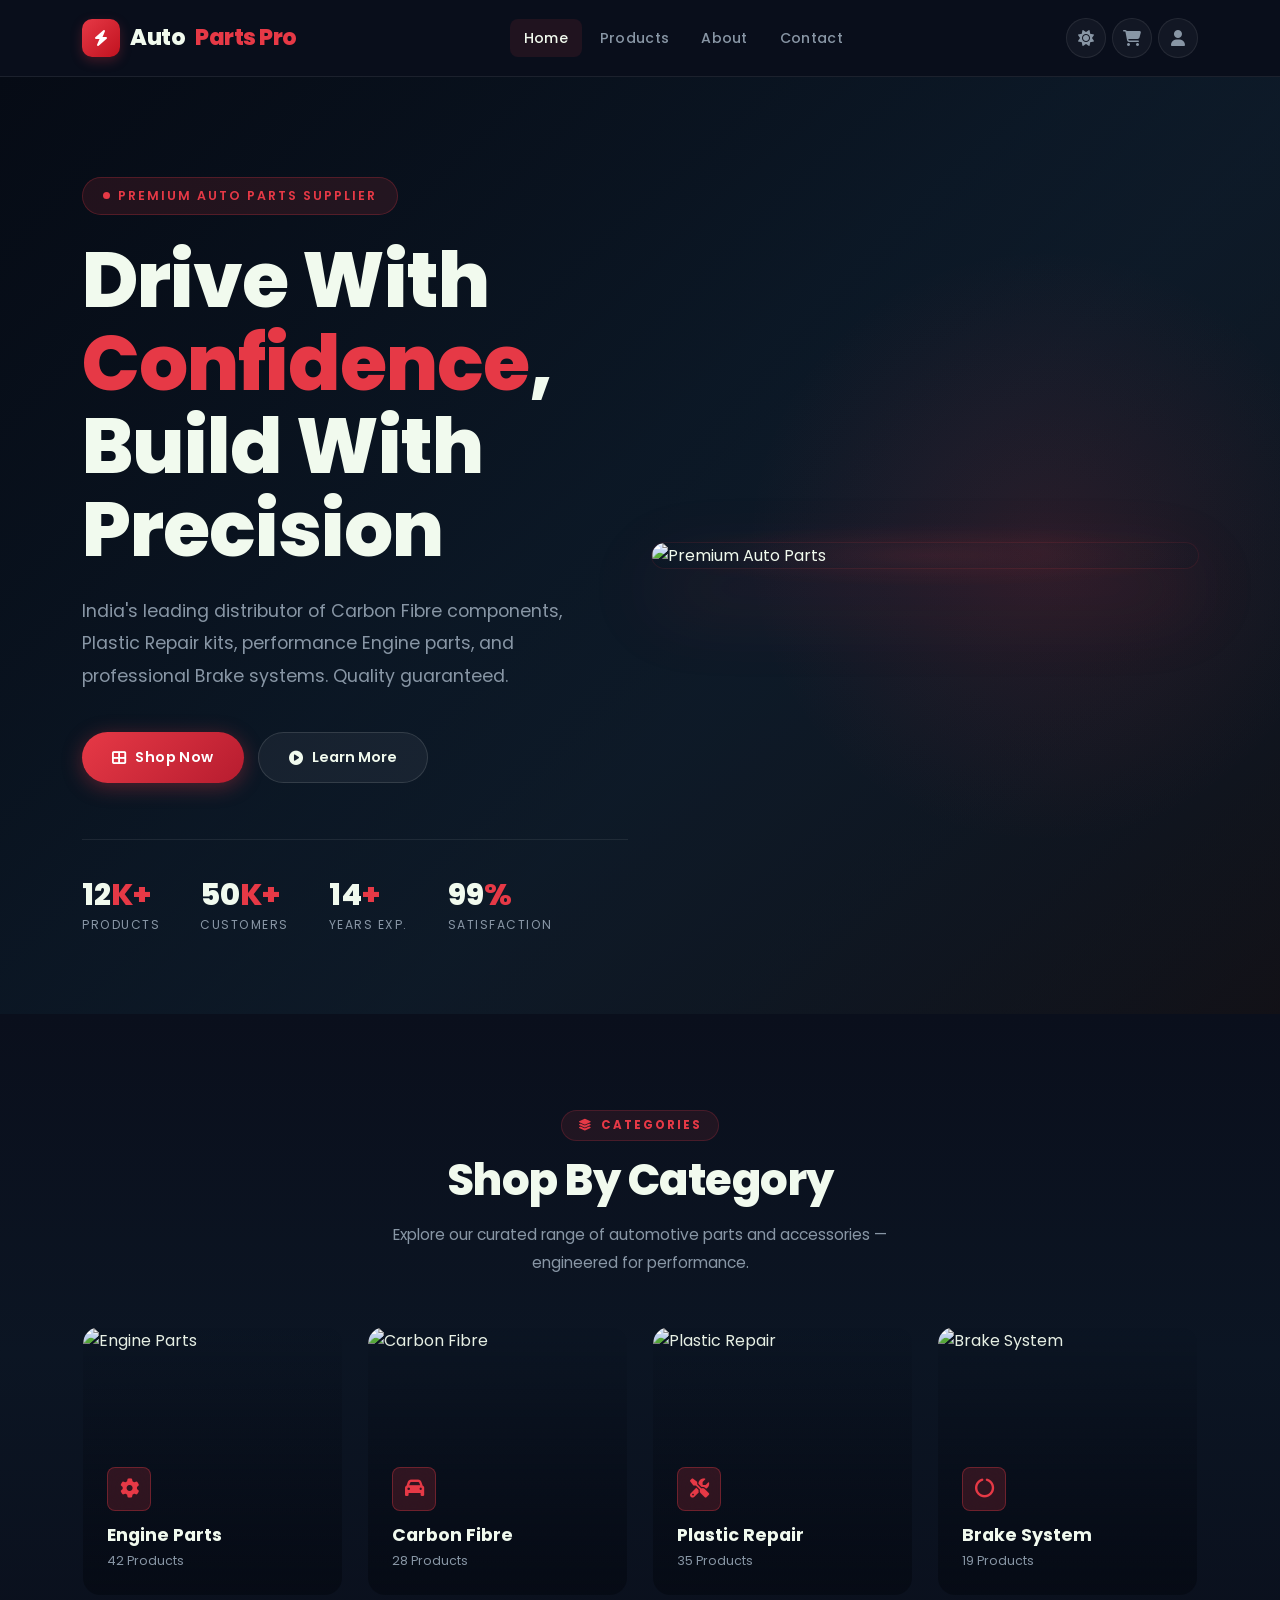
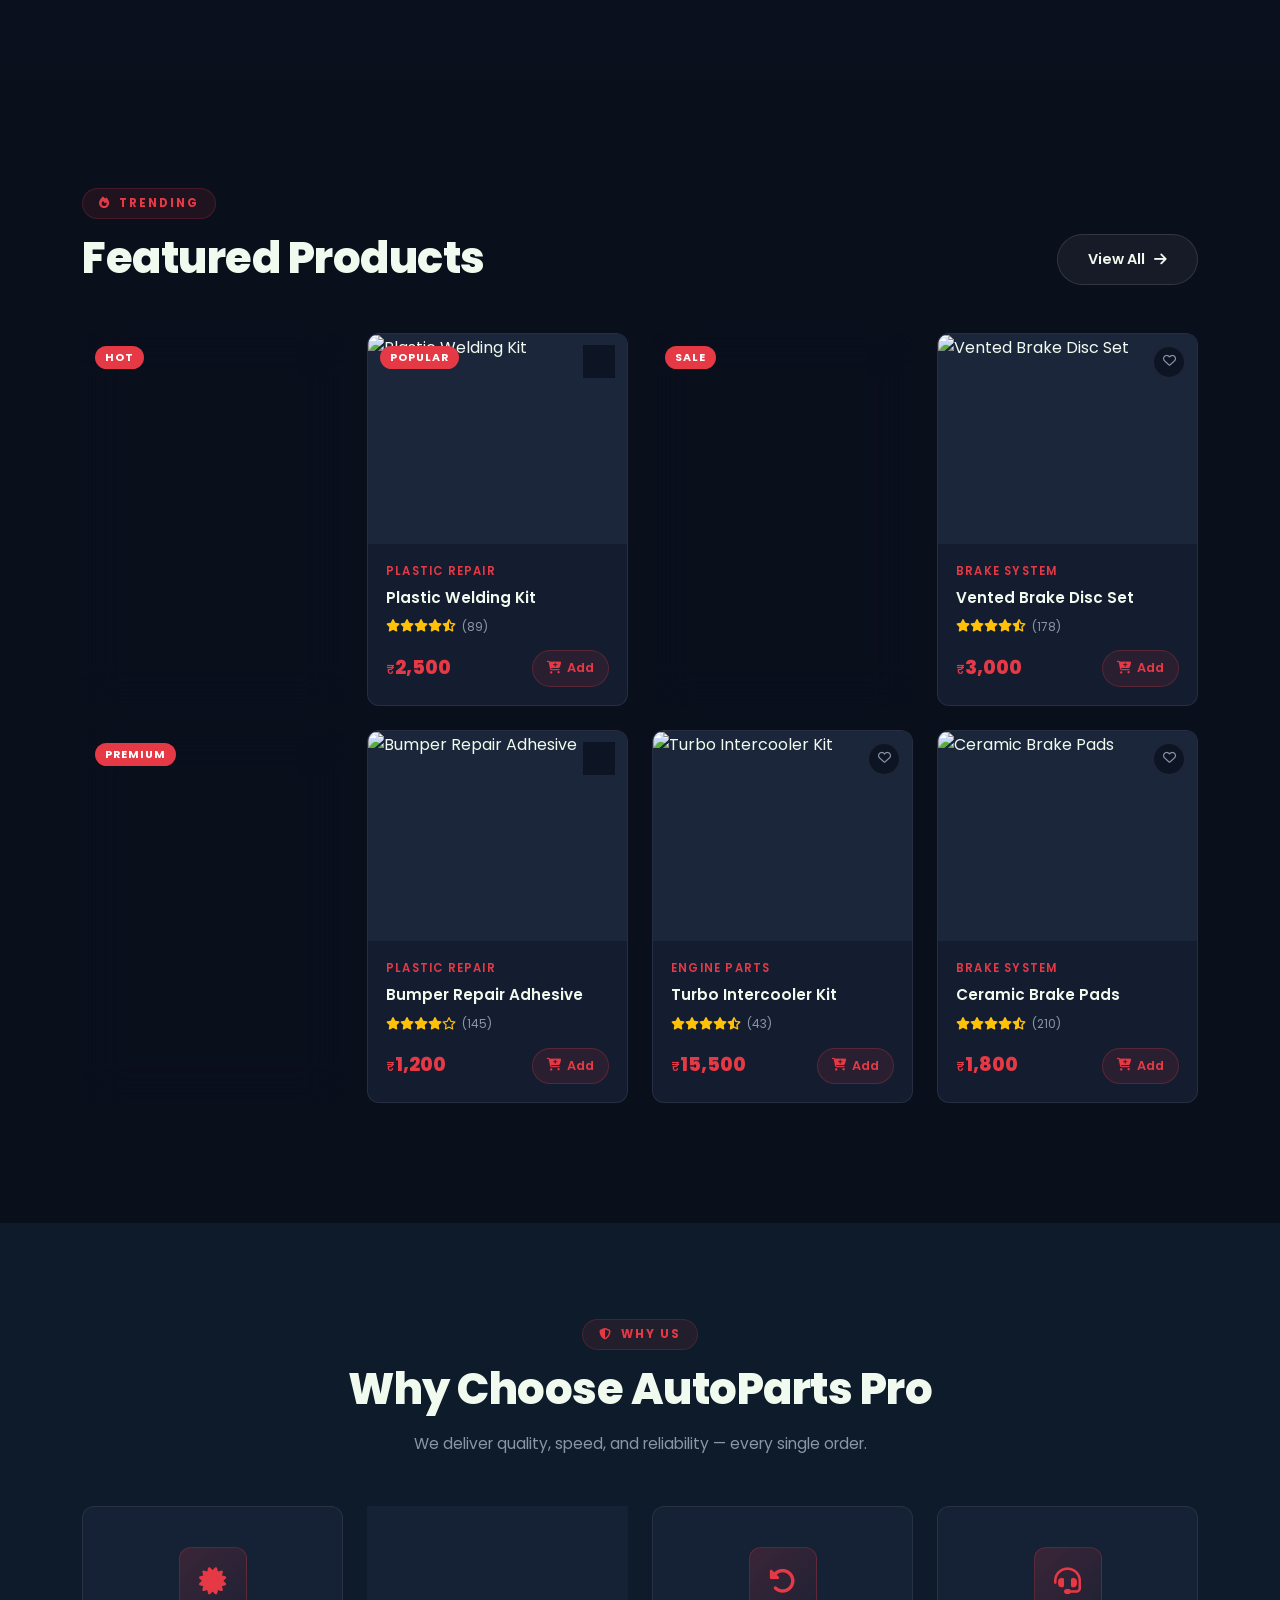
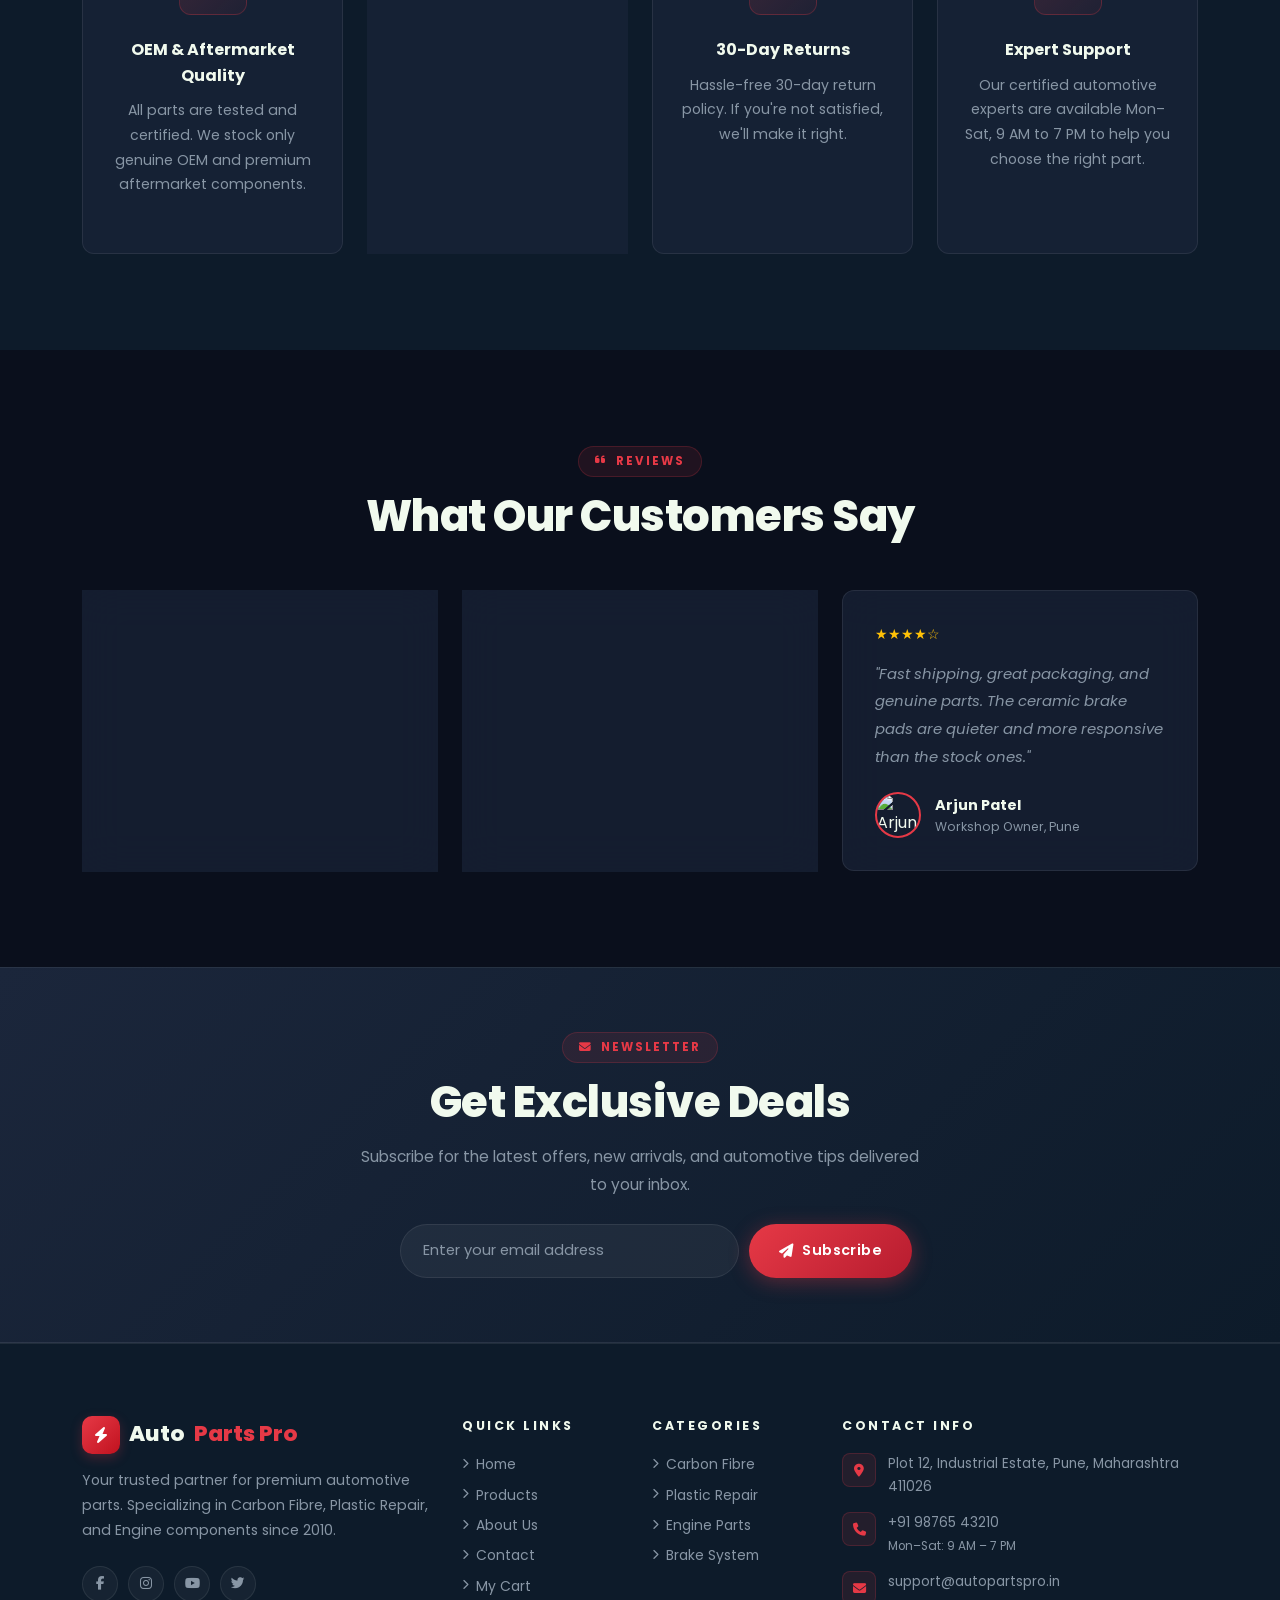
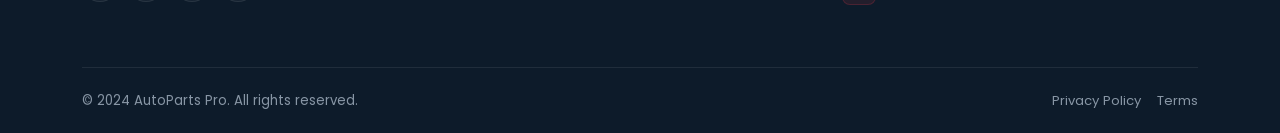
==== index.html @ 4ad7ceb9 "Initial commit" ====
<!DOCTYPE html>
<html lang="en" data-theme="">
<head>
  <meta charset="UTF-8"/>
  <meta name="viewport" content="width=device-width, initial-scale=1.0"/>
  <meta name="description" content="AutoParts Pro – Premium auto parts for Carbon Fibre, Plastic Repair, Engine & Brake systems. Shop the best automotive components online in India."/>
  <title>AutoParts Pro – Premium Auto Parts India</title>
  <link rel="icon" href="data:image/svg+xml,<svg xmlns='http://www.w3.org/2000/svg' viewBox='0 0 100 100'><text y='.9em' font-size='90'>⚡</text></svg>"/>
  <link rel="stylesheet" href="https://cdn.jsdelivr.net/npm/bootstrap@5.3.0/dist/css/bootstrap.min.css"/>
  <link rel="stylesheet" href="https://cdnjs.cloudflare.com/ajax/libs/font-awesome/6.4.0/css/all.min.css"/>
  <link rel="stylesheet" href="https://unpkg.com/aos@2.3.1/dist/aos.css"/>
  <link rel="stylesheet" href="assets/css/style.css"/>
</head>
<body>

<!-- PAGE LOADER -->
<div id="page-loader">
  <div class="loader-inner">
    <div class="loader-ring"></div>
    <div class="loader-logo">AutoParts Pro</div>
  </div>
</div>

<!-- NAVBAR -->
<nav class="navbar navbar-expand-lg sticky-top" id="main-navbar">
  <div class="container">
    <a class="navbar-brand" href="index.html">
      <div class="brand-icon"><i class="fas fa-bolt"></i></div>
      Auto<span class="brand-pro">Parts Pro</span>
    </a>
    <button class="navbar-toggler" type="button" data-bs-toggle="collapse" data-bs-target="#navMenu">
      <i class="fas fa-bars" style="color:var(--text-muted)"></i>
    </button>
    <div class="collapse navbar-collapse" id="navMenu">
      <ul class="navbar-nav mx-auto gap-1">
        <li class="nav-item"><a class="nav-link active" href="index.html">Home</a></li>
        <li class="nav-item"><a class="nav-link" href="products.html">Products</a></li>
        <li class="nav-item"><a class="nav-link" href="about.html">About</a></li>
        <li class="nav-item"><a class="nav-link" href="contact.html">Contact</a></li>
      </ul>
      <div class="nav-icons">
        <button class="nav-icon-btn" onclick="toggleTheme()" title="Toggle theme">
          <i class="fas fa-sun theme-icon"></i>
        </button>
        <a href="cart.html" class="nav-icon-btn" title="Cart">
          <i class="fas fa-shopping-cart"></i>
          <span class="cart-badge cart-count-badge" style="display:none">0</span>
        </a>
        <a href="login.html" class="nav-icon-btn" title="Account"><i class="fas fa-user"></i></a>
      </div>
    </div>
  </div>
</nav>

<!-- HERO -->
<section class="hero-section">
  <div class="hero-bg-image"></div>
  <div class="hero-overlay"></div>
  <div class="hero-glow"></div>
  <div class="container">
    <div class="row align-items-center gy-5">
      <div class="col-lg-6" data-aos="fade-right">
        <div class="hero-content">
          <div class="hero-badge">
            <span class="hero-badge-dot"></span>
            Premium Auto Parts Supplier
          </div>
          <h1 class="hero-title">
            Drive With<br>
            <span class="red">Confidence</span>,<br>
            Build With Precision
          </h1>
          <p class="hero-desc">
            India's leading distributor of Carbon Fibre components, Plastic Repair kits, performance Engine parts, and professional Brake systems. Quality guaranteed.
          </p>
          <div class="hero-actions">
            <a href="products.html" class="btn-accent">
              <i class="fas fa-th-large"></i> Shop Now
            </a>
            <a href="about.html" class="btn-ghost">
              <i class="fas fa-play-circle"></i> Learn More
            </a>
          </div>
          <div class="hero-stats">
            <div class="stat-item">
              <div class="stat-num">12<span>K+</span></div>
              <div class="stat-label">Products</div>
            </div>
            <div class="stat-item">
              <div class="stat-num">50<span>K+</span></div>
              <div class="stat-label">Customers</div>
            </div>
            <div class="stat-item">
              <div class="stat-num">14<span>+</span></div>
              <div class="stat-label">Years Exp.</div>
            </div>
            <div class="stat-item">
              <div class="stat-num">99<span>%</span></div>
              <div class="stat-label">Satisfaction</div>
            </div>
          </div>
        </div>
      </div>
      <div class="col-lg-6" data-aos="fade-left" data-aos-delay="200">
        <div class="hero-img-wrap">
          <div class="hero-img-glow"></div>
          <img class="hero-img" src="https://images.unsplash.com/photo-1503376780353-7e6692767b70?w=800&h=560&fit=crop&q=85" alt="Premium Auto Parts" loading="eager"/>
        </div>
      </div>
    </div>
  </div>
</section>

<!-- CATEGORIES -->
<section class="section-pad categories-bg">
  <div class="container">
    <div class="text-center mb-5" data-aos="fade-up">
      <div class="section-chip"><i class="fas fa-layer-group"></i> Categories</div>
      <h2 class="section-title">Shop By Category</h2>
      <p class="section-sub mx-auto">Explore our curated range of automotive parts and accessories — engineered for performance.</p>
    </div>
    <div class="row gy-4">
      <div class="col-sm-6 col-lg-3" data-aos="fade-up" data-aos-delay="0">
        <a href="products.html?cat=Engine+Parts" class="text-decoration-none d-block">
          <div class="category-card">
            <img src="https://images.unsplash.com/photo-1486262715619-67b85e0b08d3?w=600&h=400&fit=crop&q=80" alt="Engine Parts" loading="lazy"/>
            <div class="category-info">
              <div class="cat-icon"><i class="fas fa-cog"></i></div>
              <div class="cat-name">Engine Parts</div>
              <div class="cat-count">42 Products</div>
            </div>
          </div>
        </a>
      </div>
      <div class="col-sm-6 col-lg-3" data-aos="fade-up" data-aos-delay="100">
        <a href="products.html?cat=Carbon+Fibre" class="text-decoration-none d-block">
          <div class="category-card">
            <img src="https://images.unsplash.com/photo-1558618666-fcd25c85cd64?w=600&h=400&fit=crop&q=80" alt="Carbon Fibre" loading="lazy"/>
            <div class="category-info">
              <div class="cat-icon"><i class="fas fa-car"></i></div>
              <div class="cat-name">Carbon Fibre</div>
              <div class="cat-count">28 Products</div>
            </div>
          </div>
        </a>
      </div>
      <div class="col-sm-6 col-lg-3" data-aos="fade-up" data-aos-delay="200">
        <a href="products.html?cat=Plastic+Repair" class="text-decoration-none d-block">
          <div class="category-card">
            <img src="https://images.unsplash.com/photo-1504222490345-c075b7e72b6e?w=600&h=400&fit=crop&q=80" alt="Plastic Repair" loading="lazy"/>
            <div class="category-info">
              <div class="cat-icon"><i class="fas fa-tools"></i></div>
              <div class="cat-name">Plastic Repair</div>
              <div class="cat-count">35 Products</div>
            </div>
          </div>
        </a>
      </div>
      <div class="col-sm-6 col-lg-3" data-aos="fade-up" data-aos-delay="300">
        <a href="products.html?cat=Brake+System" class="text-decoration-none d-block">
          <div class="category-card">
            <img src="https://images.unsplash.com/photo-1580273916550-e323be2ae537?w=600&h=400&fit=crop&q=80" alt="Brake System" loading="lazy"/>
            <div class="category-info">
              <div class="cat-icon"><i class="fas fa-circle-notch"></i></div>
              <div class="cat-name">Brake System</div>
              <div class="cat-count">19 Products</div>
            </div>
          </div>
        </a>
      </div>
    </div>
  </div>
</section>

<!-- FEATURED PRODUCTS -->
<section class="section-pad" style="background:var(--background)">
  <div class="container">
    <div class="d-flex align-items-end justify-content-between flex-wrap gap-3 mb-5" data-aos="fade-up">
      <div>
        <div class="section-chip"><i class="fas fa-fire"></i> Trending</div>
        <h2 class="section-title mb-0">Featured Products</h2>
      </div>
      <a href="products.html" class="btn-ghost">View All <i class="fas fa-arrow-right"></i></a>
    </div>
    <div class="row" id="featured-products-grid">
      <!-- Injected by app.js -->
    </div>
  </div>
</section>

<!-- WHY CHOOSE US -->
<section class="section-pad features-bg">
  <div class="container">
    <div class="text-center mb-5" data-aos="fade-up">
      <div class="section-chip"><i class="fas fa-shield-alt"></i> Why Us</div>
      <h2 class="section-title">Why Choose AutoParts Pro</h2>
      <p class="section-sub mx-auto">We deliver quality, speed, and reliability — every single order.</p>
    </div>
    <div class="row gy-4">
      <div class="col-sm-6 col-lg-3" data-aos="fade-up" data-aos-delay="0">
        <div class="feature-card">
          <div class="feature-icon"><i class="fas fa-certificate"></i></div>
          <div class="feature-title">OEM & Aftermarket Quality</div>
          <p class="feature-text">All parts are tested and certified. We stock only genuine OEM and premium aftermarket components.</p>
        </div>
      </div>
      <div class="col-sm-6 col-lg-3" data-aos="fade-up" data-aos-delay="100">
        <div class="feature-card">
          <div class="feature-icon"><i class="fas fa-shipping-fast"></i></div>
          <div class="feature-title">Express Delivery</div>
          <p class="feature-text">Next-day delivery on most items across India. Secure packaging for sensitive automotive parts.</p>
        </div>
      </div>
      <div class="col-sm-6 col-lg-3" data-aos="fade-up" data-aos-delay="200">
        <div class="feature-card">
          <div class="feature-icon"><i class="fas fa-undo-alt"></i></div>
          <div class="feature-title">30-Day Returns</div>
          <p class="feature-text">Hassle-free 30-day return policy. If you're not satisfied, we'll make it right.</p>
        </div>
      </div>
      <div class="col-sm-6 col-lg-3" data-aos="fade-up" data-aos-delay="300">
        <div class="feature-card">
          <div class="feature-icon"><i class="fas fa-headset"></i></div>
          <div class="feature-title">Expert Support</div>
          <p class="feature-text">Our certified automotive experts are available Mon–Sat, 9 AM to 7 PM to help you choose the right part.</p>
        </div>
      </div>
    </div>
  </div>
</section>

<!-- TESTIMONIALS -->
<section class="section-pad" style="background:var(--background)">
  <div class="container">
    <div class="text-center mb-5" data-aos="fade-up">
      <div class="section-chip"><i class="fas fa-quote-left"></i> Reviews</div>
      <h2 class="section-title">What Our Customers Say</h2>
    </div>
    <div class="row gy-4">
      <div class="col-md-4" data-aos="fade-up" data-aos-delay="0">
        <div class="testimonial-card h-100">
          <div class="testimonial-stars">★★★★★</div>
          <p class="testimonial-text">"The Carbon Fibre hood I ordered fits perfectly on my BMW. Quality is exceptional — looks better than OEM. Will definitely order again!"</p>
          <div class="testimonial-author">
            <img class="author-avatar" src="https://images.unsplash.com/photo-1507003211169-0a1dd7228f2d?w=100&h=100&fit=crop&q=80" alt="Rahul S."/>
            <div>
              <div class="author-name">Rahul Sharma</div>
              <div class="author-role">BMW Enthusiast, Mumbai</div>
            </div>
          </div>
        </div>
      </div>
      <div class="col-md-4" data-aos="fade-up" data-aos-delay="100">
        <div class="testimonial-card h-100">
          <div class="testimonial-stars">★★★★★</div>
          <p class="testimonial-text">"The plastic welding kit saved me ₹15,000 on a bumper repair. Easy to use and the results are professional. Highly recommend!"</p>
          <div class="testimonial-author">
            <img class="author-avatar" src="https://images.unsplash.com/photo-1494790108755-2616b612b786?w=100&h=100&fit=crop&q=80" alt="Priya M."/>
            <div>
              <div class="author-name">Priya Mehta</div>
              <div class="author-role">DIY Auto Enthusiast, Bangalore</div>
            </div>
          </div>
        </div>
      </div>
      <div class="col-md-4" data-aos="fade-up" data-aos-delay="200">
        <div class="testimonial-card h-100">
          <div class="testimonial-stars">★★★★☆</div>
          <p class="testimonial-text">"Fast shipping, great packaging, and genuine parts. The ceramic brake pads are quieter and more responsive than the stock ones."</p>
          <div class="testimonial-author">
            <img class="author-avatar" src="https://images.unsplash.com/photo-1472099645785-5658abf4ff4e?w=100&h=100&fit=crop&q=80" alt="Arjun P."/>
            <div>
              <div class="author-name">Arjun Patel</div>
              <div class="author-role">Workshop Owner, Pune</div>
            </div>
          </div>
        </div>
      </div>
    </div>
  </div>
</section>

<!-- NEWSLETTER -->
<section class="section-pad-sm newsletter-bg">
  <div class="container">
    <div class="text-center" data-aos="fade-up">
      <div class="section-chip"><i class="fas fa-envelope"></i> Newsletter</div>
      <h2 class="section-title">Get Exclusive Deals</h2>
      <p class="section-sub mx-auto mb-4">Subscribe for the latest offers, new arrivals, and automotive tips delivered to your inbox.</p>
      <form id="newsletter-form" class="newsletter-form" novalidate>
        <input class="newsletter-input" type="email" id="newsletter-email" placeholder="Enter your email address" required/>
        <button type="submit" class="btn-accent"><i class="fas fa-paper-plane"></i> Subscribe</button>
      </form>
    </div>
  </div>
</section>

<!-- FOOTER -->
<footer class="footer">
  <div class="container">
    <div class="row gy-5">
      <div class="col-lg-4">
        <div class="footer-brand">
          <div class="brand-icon"><i class="fas fa-bolt"></i></div>
          Auto<span class="red">Parts Pro</span>
        </div>
        <p class="footer-desc">Your trusted partner for premium automotive parts. Specializing in Carbon Fibre, Plastic Repair, and Engine components since 2010.</p>
        <div class="footer-socials">
          <a href="#" class="social-btn"><i class="fab fa-facebook-f"></i></a>
          <a href="#" class="social-btn"><i class="fab fa-instagram"></i></a>
          <a href="#" class="social-btn"><i class="fab fa-youtube"></i></a>
          <a href="#" class="social-btn"><i class="fab fa-twitter"></i></a>
        </div>
      </div>
      <div class="col-sm-6 col-lg-2">
        <div class="footer-heading">Quick Links</div>
        <ul class="footer-links">
          <li><a href="index.html"><i class="fas fa-chevron-right fa-xs"></i> Home</a></li>
          <li><a href="products.html"><i class="fas fa-chevron-right fa-xs"></i> Products</a></li>
          <li><a href="about.html"><i class="fas fa-chevron-right fa-xs"></i> About Us</a></li>
          <li><a href="contact.html"><i class="fas fa-chevron-right fa-xs"></i> Contact</a></li>
          <li><a href="cart.html"><i class="fas fa-chevron-right fa-xs"></i> My Cart</a></li>
        </ul>
      </div>
      <div class="col-sm-6 col-lg-2">
        <div class="footer-heading">Categories</div>
        <ul class="footer-links">
          <li><a href="products.html?cat=Carbon+Fibre"><i class="fas fa-chevron-right fa-xs"></i> Carbon Fibre</a></li>
          <li><a href="products.html?cat=Plastic+Repair"><i class="fas fa-chevron-right fa-xs"></i> Plastic Repair</a></li>
          <li><a href="products.html?cat=Engine+Parts"><i class="fas fa-chevron-right fa-xs"></i> Engine Parts</a></li>
          <li><a href="products.html?cat=Brake+System"><i class="fas fa-chevron-right fa-xs"></i> Brake System</a></li>
        </ul>
      </div>
      <div class="col-lg-4">
        <div class="footer-heading">Contact Info</div>
        <div class="footer-contact-item">
          <div class="footer-contact-icon"><i class="fas fa-map-marker-alt"></i></div>
          <div class="footer-contact-text">Plot 12, Industrial Estate, Pune, Maharashtra 411026</div>
        </div>
        <div class="footer-contact-item">
          <div class="footer-contact-icon"><i class="fas fa-phone"></i></div>
          <div class="footer-contact-text">+91 98765 43210<br><small>Mon–Sat: 9 AM – 7 PM</small></div>
        </div>
        <div class="footer-contact-item">
          <div class="footer-contact-icon"><i class="fas fa-envelope"></i></div>
          <div class="footer-contact-text">support@autopartspro.in</div>
        </div>
      </div>
    </div>
    <div class="footer-bottom">
      <div class="footer-bottom-text">© 2024 AutoParts Pro. All rights reserved.</div>
      <div class="footer-bottom-text d-flex gap-3">
        <a href="#" style="color:var(--text-muted);font-size:0.82rem">Privacy Policy</a>
        <a href="#" style="color:var(--text-muted);font-size:0.82rem">Terms</a>
      </div>
    </div>
  </div>
</footer>

<button class="scroll-top" id="scroll-top-btn"><i class="fas fa-chevron-up"></i></button>
<div id="toast-container" class="toast-container"></div>

<script src="https://cdn.jsdelivr.net/npm/bootstrap@5.3.0/dist/js/bootstrap.bundle.min.js"></script>
<script src="https://unpkg.com/aos@2.3.1/dist/aos.js"></script>
<script src="assets/js/cart.js"></script>
<script src="assets/js/auth.js"></script>
<script src="assets/js/app.js"></script>
</body>
</html>
---- assets/css/style.css ----
/* =====================================================
   AutoParts Pro - Main Stylesheet
   Theme: Automotive Premium Dark
   ===================================================== */

/* --- Google Fonts --- */
@import url('https://fonts.googleapis.com/css2?family=Poppins:wght@300;400;500;600;700;800&family=Roboto:wght@300;400;500;700&display=swap');

/* --- CSS Variables --- */
:root {
  --primary:      #0d1b2a;
  --secondary:    #1b263b;
  --accent:       #e63946;
  --accent-dark:  #c1121f;
  --accent-glow:  rgba(230, 57, 70, 0.25);
  --background:   #0a0f1c;
  --card-bg:      rgba(27, 38, 59, 0.65);
  --text-light:   #f1faee;
  --text-muted:   #8896a5;
  --border:       rgba(255,255,255,0.08);
  --border-accent:rgba(230, 57, 70, 0.3);
  --shadow-sm:    0 2px 12px rgba(0,0,0,0.3);
  --shadow-md:    0 4px 24px rgba(0,0,0,0.4);
  --shadow-lg:    0 8px 48px rgba(0,0,0,0.55);
  --radius-sm:    8px;
  --radius-md:    12px;
  --radius-lg:    18px;
  --radius-xl:    24px;
  --transition:   all 0.3s cubic-bezier(0.4,0,0.2,1);
  --font-main:    'Poppins', sans-serif;
  --font-alt:     'Roboto', sans-serif;
}

[data-theme="light"] {
  --background:   #f0f4f8;
  --primary:      #e2e8f0;
  --secondary:    #cbd5e1;
  --card-bg:      rgba(255,255,255,0.85);
  --text-light:   #0d1b2a;
  --text-muted:   #4a5568;
  --border:       rgba(0,0,0,0.08);
}

/* --- Reset & Base --- */
*, *::before, *::after { box-sizing: border-box; margin: 0; padding: 0; }
html { scroll-behavior: smooth; font-size: 16px; }

body {
  font-family: var(--font-main);
  background-color: var(--background);
  color: var(--text-light);
  line-height: 1.6;
  overflow-x: hidden;
  transition: background-color 0.4s ease, color 0.4s ease;
}

a { text-decoration: none; color: inherit; transition: var(--transition); }
img { max-width: 100%; height: auto; }
ul { list-style: none; padding: 0; margin: 0; }
button { font-family: var(--font-main); }
select, input, textarea { font-family: var(--font-main); }

/* --- Custom Scrollbar --- */
::-webkit-scrollbar { width: 6px; }
::-webkit-scrollbar-track { background: var(--primary); }
::-webkit-scrollbar-thumb { background: var(--accent); border-radius: 3px; }

/* =====================================================
   PAGE LOADER
   ===================================================== */
#page-loader {
  position: fixed; inset: 0;
  background: var(--background);
  display: flex; align-items: center; justify-content: center;
  z-index: 9999;
  transition: opacity 0.5s ease, visibility 0.5s ease;
}
#page-loader.hidden { opacity: 0; visibility: hidden; pointer-events: none; }

.loader-inner {
  position: relative;
  display: flex; align-items: center; justify-content: center;
  flex-direction: column; gap: 20px;
}
.loader-ring {
  width: 64px; height: 64px;
  border: 3px solid rgba(230,57,70,0.15);
  border-top-color: var(--accent);
  border-radius: 50%;
  animation: spin 0.9s linear infinite;
}
.loader-logo {
  font-size: 1.1rem; font-weight: 700;
  color: var(--accent); letter-spacing: 2px;
  text-transform: uppercase;
}
@keyframes spin { to { transform: rotate(360deg); } }

/* =====================================================
   NAVBAR
   ===================================================== */
.navbar {
  background: rgba(10, 15, 28, 0.92) !important;
  backdrop-filter: blur(24px);
  -webkit-backdrop-filter: blur(24px);
  border-bottom: 1px solid var(--border);
  padding: 14px 0;
  transition: var(--transition);
  z-index: 1000;
}
.navbar.scrolled { box-shadow: 0 4px 32px rgba(0,0,0,0.6); }

.navbar-brand {
  font-weight: 800; font-size: 1.4rem;
  color: var(--text-light) !important;
  display: flex; align-items: center; gap: 10px;
  letter-spacing: -0.5px;
}
.brand-icon {
  width: 38px; height: 38px;
  background: linear-gradient(135deg, var(--accent), var(--accent-dark));
  border-radius: 10px;
  display: flex; align-items: center; justify-content: center;
  font-size: 1rem; color: white;
  box-shadow: 0 4px 12px var(--accent-glow);
}
.navbar-brand .brand-pro { color: var(--accent); }

.nav-link {
  color: var(--text-muted) !important;
  font-weight: 500; font-size: 0.88rem;
  padding: 8px 14px !important;
  border-radius: var(--radius-sm);
  transition: var(--transition);
  letter-spacing: 0.3px;
}
.nav-link:hover, .nav-link.active {
  color: var(--text-light) !important;
  background: rgba(230,57,70,0.1);
}

.nav-icons { display: flex; align-items: center; gap: 6px; margin-left: 12px; }

.nav-icon-btn {
  position: relative;
  width: 40px; height: 40px;
  background: rgba(255,255,255,0.04);
  border: 1px solid var(--border);
  border-radius: 50%;
  display: flex; align-items: center; justify-content: center;
  color: var(--text-muted);
  cursor: pointer;
  transition: var(--transition);
  text-decoration: none;
}
.nav-icon-btn:hover {
  background: var(--accent); color: white;
  border-color: var(--accent);
  transform: translateY(-2px);
  box-shadow: 0 4px 16px var(--accent-glow);
}

.cart-badge {
  position: absolute; top: -5px; right: -5px;
  background: var(--accent); color: white;
  font-size: 0.6rem; font-weight: 700;
  width: 17px; height: 17px; border-radius: 50%;
  display: flex; align-items: center; justify-content: center;
  border: 2px solid var(--background);
  transition: var(--transition);
}

.navbar-toggler {
  border: 1px solid var(--border);
  border-radius: var(--radius-sm);
  padding: 6px 10px;
  color: var(--text-muted);
}
.navbar-toggler:focus { box-shadow: none; }

/* =====================================================
   HERO SECTION
   ===================================================== */
.hero-section {
  position: relative; min-height: 100vh;
  display: flex; align-items: center;
  overflow: hidden;
  background: linear-gradient(140deg, #060b15 0%, #0d1b2a 45%, #150a0a 100%);
  padding: 100px 0 80px;
}
.hero-bg-image {
  position: absolute; inset: 0;
  background: url('https://images.unsplash.com/photo-1503376780353-7e6692767b70?w=1920&q=80') center/cover no-repeat;
  opacity: 0.08; z-index: 0;
}
.hero-overlay {
  position: absolute; inset: 0;
  background: linear-gradient(135deg, rgba(6,11,21,0.95) 0%, rgba(13,27,42,0.7) 60%, rgba(13,27,42,0.4) 100%);
  z-index: 1;
  pointer-events: none;
}
.hero-glow {
  position: absolute; right: -5%; top: 50%;
  transform: translateY(-50%);
  width: 600px; height: 600px;
  background: radial-gradient(circle, rgba(230,57,70,0.12) 0%, transparent 70%);
  border-radius: 50%; z-index: 1; pointer-events: none;
}
.hero-section .container {
  position: relative;
  z-index: 3;
}
.hero-content { position: relative; z-index: 2; }

.hero-badge {
  display: inline-flex; align-items: center; gap: 8px;
  background: rgba(230,57,70,0.12);
  border: 1px solid rgba(230,57,70,0.25);
  color: var(--accent); padding: 8px 20px;
  border-radius: 50px; font-size: 0.78rem; font-weight: 600;
  letter-spacing: 2px; text-transform: uppercase; margin-bottom: 24px;
}
.hero-badge-dot {
  width: 7px; height: 7px; background: var(--accent);
  border-radius: 50%; animation: pulse 1.5s infinite;
}
@keyframes pulse {
  0%,100% { opacity: 1; transform: scale(1); }
  50% { opacity: 0.5; transform: scale(1.4); }
}

.hero-title {
  font-size: clamp(2.6rem, 6vw, 5.2rem);
  font-weight: 800; line-height: 1.08;
  color: var(--text-light); margin-bottom: 24px;
  letter-spacing: -1px;
}
.hero-title .red { color: var(--accent); }

.hero-desc {
  font-size: 1.1rem; color: var(--text-muted);
  max-width: 480px; margin-bottom: 40px; line-height: 1.85;
  font-weight: 400;
}

.hero-actions { display: flex; gap: 14px; flex-wrap: wrap; }

.hero-stats {
  display: flex; gap: 40px; margin-top: 56px;
  padding-top: 40px; border-top: 1px solid var(--border);
}
.stat-item {}
.stat-num {
  font-size: 1.9rem; font-weight: 800;
  color: var(--text-light); line-height: 1;
}
.stat-num span { color: var(--accent); }
.stat-label {
  font-size: 0.76rem; color: var(--text-muted);
  text-transform: uppercase; letter-spacing: 1.5px; margin-top: 4px;
}

.hero-img-wrap {
  position: relative; z-index: 2;
  display: flex; align-items: center; justify-content: center;
}
.hero-img {
  width: 100%;
  border-radius: var(--radius-xl);
  box-shadow: 0 32px 80px rgba(230,57,70,0.18), 0 0 0 1px rgba(230,57,70,0.1);
  animation: floatAnim 5s ease-in-out infinite;
}
@keyframes floatAnim {
  0%,100% { transform: translateY(0px); }
  50% { transform: translateY(-14px); }
}
.hero-img-glow {
  position: absolute; inset: -20px;
  background: radial-gradient(ellipse, rgba(230,57,70,0.12) 0%, transparent 70%);
  border-radius: 50%; z-index: -1;
}

/* =====================================================
   BUTTONS
   ===================================================== */
.btn-accent {
  background: linear-gradient(135deg, var(--accent) 0%, #b71c2f 100%);
  color: white; padding: 13px 30px;
  border-radius: 50px; font-weight: 600; font-size: 0.9rem;
  border: none; cursor: pointer; transition: var(--transition);
  display: inline-flex; align-items: center; gap: 9px;
  letter-spacing: 0.4px;
  box-shadow: 0 4px 20px rgba(230,57,70,0.35);
  text-decoration: none;
}
.btn-accent:hover {
  transform: translateY(-3px);
  box-shadow: 0 8px 32px rgba(230,57,70,0.55);
  color: white;
}

.btn-ghost {
  background: rgba(255,255,255,0.05);
  color: var(--text-light); padding: 13px 30px;
  border-radius: 50px; font-weight: 600; font-size: 0.9rem;
  border: 1px solid rgba(255,255,255,0.12);
  cursor: pointer; transition: var(--transition);
  display: inline-flex; align-items: center; gap: 9px;
  text-decoration: none;
}
.btn-ghost:hover {
  border-color: var(--accent); color: var(--accent);
  background: rgba(230,57,70,0.08);
  transform: translateY(-3px);
}

.btn-full { width: 100%; justify-content: center; }

/* =====================================================
   SECTION HELPERS
   ===================================================== */
.section-pad { padding: 96px 0; }
.section-pad-sm { padding: 64px 0; }

.section-chip {
  display: inline-flex; align-items: center; gap: 8px;
  background: rgba(230,57,70,0.1);
  border: 1px solid rgba(230,57,70,0.2);
  color: var(--accent); padding: 5px 16px;
  border-radius: 50px; font-size: 0.73rem; font-weight: 700;
  letter-spacing: 2px; text-transform: uppercase; margin-bottom: 14px;
}

.section-title {
  font-size: clamp(1.7rem, 4vw, 2.7rem);
  font-weight: 800; color: var(--text-light);
  line-height: 1.2; margin-bottom: 14px; letter-spacing: -0.5px;
}
.section-sub {
  font-size: 0.97rem; color: var(--text-muted);
  max-width: 560px; line-height: 1.85;
}

/* =====================================================
   GLASS CARD BASE
   ===================================================== */
.glass-card {
  background: var(--card-bg);
  backdrop-filter: blur(24px);
  -webkit-backdrop-filter: blur(24px);
  border: 1px solid var(--border);
  border-radius: var(--radius-md);
  transition: var(--transition);
}
.glass-card:hover {
  border-color: var(--border-accent);
  box-shadow: 0 24px 64px rgba(0,0,0,0.45);
  transform: translateY(-6px);
}

/* =====================================================
   CATEGORIES
   ===================================================== */
.categories-bg {
  background: linear-gradient(180deg, var(--background) 0%, rgba(13,27,42,0.5) 50%, var(--background) 100%);
}

.category-card {
  position: relative; border-radius: var(--radius-lg);
  overflow: hidden; cursor: pointer; height: 270px;
  transition: var(--transition);
  border: 1px solid transparent;
}
.category-card img {
  width: 100%; height: 100%;
  object-fit: cover; transition: transform 0.55s ease;
}
.category-card::before {
  content: '';
  position: absolute; inset: 0;
  background: linear-gradient(to top, rgba(6,11,21,0.92) 0%, rgba(6,11,21,0.4) 55%, transparent 100%);
  z-index: 1;
}
.category-card:hover { border-color: var(--border-accent); }
.category-card:hover img { transform: scale(1.1); }
.category-card:hover { box-shadow: 0 24px 60px rgba(230,57,70,0.25); }

.category-info {
  position: absolute; bottom: 0; left: 0; right: 0;
  padding: 24px; z-index: 2;
}
.cat-icon {
  width: 44px; height: 44px;
  background: rgba(230,57,70,0.18);
  border: 1px solid rgba(230,57,70,0.35);
  border-radius: var(--radius-sm);
  display: flex; align-items: center; justify-content: center;
  font-size: 1.2rem; color: var(--accent);
  margin-bottom: 10px; backdrop-filter: blur(10px);
}
.cat-name { font-size: 1.1rem; font-weight: 700; color: var(--text-light); margin-bottom: 2px; }
.cat-count { font-size: 0.78rem; color: var(--text-muted); }

/* =====================================================
   PRODUCT CARDS
   ===================================================== */
.product-card {
  background: var(--card-bg);
  border: 1px solid var(--border);
  border-radius: var(--radius-md);
  overflow: hidden; transition: var(--transition);
  backdrop-filter: blur(20px);
  height: 100%;
}
.product-card:hover {
  transform: translateY(-8px);
  border-color: var(--border-accent);
  box-shadow: 0 24px 64px rgba(0,0,0,0.5);
}

.product-img-wrap {
  position: relative; overflow: hidden;
  height: 210px; background: var(--secondary);
}
.product-img-wrap img {
  width: 100%; height: 100%;
  object-fit: cover; transition: transform 0.45s ease;
}
.product-card:hover .product-img-wrap img { transform: scale(1.07); }

.product-badge {
  position: absolute; top: 12px; left: 12px;
  background: var(--accent); color: white;
  font-size: 0.68rem; font-weight: 700;
  padding: 3px 10px; border-radius: 50px;
  text-transform: uppercase; letter-spacing: 1px;
}

.product-wishlist {
  position: absolute; top: 12px; right: 12px;
  width: 32px; height: 32px;
  background: rgba(10,15,28,0.75);
  border: 1px solid var(--border);
  border-radius: 50%;
  display: flex; align-items: center; justify-content: center;
  cursor: pointer; color: var(--text-muted);
  font-size: 0.8rem; transition: var(--transition);
  backdrop-filter: blur(10px);
}
.product-wishlist:hover, .product-wishlist.active {
  background: var(--accent); color: white; border-color: var(--accent);
}

.product-body { padding: 18px; }
.product-cat-tag {
  font-size: 0.72rem; color: var(--accent); font-weight: 600;
  text-transform: uppercase; letter-spacing: 1.2px; margin-bottom: 7px;
}
.product-name {
  font-size: 0.95rem; font-weight: 600;
  color: var(--text-light); margin-bottom: 8px; line-height: 1.4;
}
.product-rating { display: flex; align-items: center; gap: 6px; margin-bottom: 14px; }
.stars { color: #ffc107; font-size: 0.78rem; }
.rating-count { font-size: 0.75rem; color: var(--text-muted); }

.product-footer {
  display: flex; align-items: center;
  justify-content: space-between;
}
.price { font-size: 1.2rem; font-weight: 800; color: var(--accent); }
.price-sym { font-size: 0.85rem; font-weight: 500; }

.btn-cart {
  background: rgba(230,57,70,0.1);
  border: 1px solid rgba(230,57,70,0.25);
  color: var(--accent); padding: 7px 14px;
  border-radius: 50px; font-size: 0.8rem; font-weight: 600;
  cursor: pointer; transition: var(--transition);
  display: flex; align-items: center; gap: 6px;
  white-space: nowrap;
}
.btn-cart:hover { background: var(--accent); color: white; border-color: var(--accent); }

/* =====================================================
   FEATURES / WHY CHOOSE US
   ===================================================== */
.features-bg { background: var(--primary); }

.feature-card {
  text-align: center; padding: 40px 24px;
  background: var(--card-bg);
  border: 1px solid var(--border);
  border-radius: var(--radius-md);
  transition: var(--transition);
  backdrop-filter: blur(10px); height: 100%;
}
.feature-card:hover {
  border-color: var(--border-accent);
  transform: translateY(-6px);
  box-shadow: var(--shadow-lg);
}
.feature-icon {
  width: 68px; height: 68px;
  background: linear-gradient(135deg, rgba(230,57,70,0.18), rgba(230,57,70,0.05));
  border: 1px solid rgba(230,57,70,0.25);
  border-radius: var(--radius-md);
  display: flex; align-items: center; justify-content: center;
  font-size: 1.7rem; color: var(--accent); margin: 0 auto 22px;
}
.feature-title { font-size: 1rem; font-weight: 700; color: var(--text-light); margin-bottom: 10px; }
.feature-text { font-size: 0.88rem; color: var(--text-muted); line-height: 1.75; }

/* =====================================================
   TESTIMONIALS
   ===================================================== */
.testimonial-card {
  background: var(--card-bg);
  border: 1px solid var(--border);
  border-radius: var(--radius-md);
  padding: 32px; backdrop-filter: blur(20px);
}
.testimonial-stars { color: #ffc107; font-size: 0.88rem; margin-bottom: 14px; }
.testimonial-text {
  font-size: 0.93rem; color: var(--text-muted);
  line-height: 1.85; margin-bottom: 22px; font-style: italic;
}
.testimonial-author { display: flex; align-items: center; gap: 14px; }
.author-avatar {
  width: 46px; height: 46px; border-radius: 50%;
  object-fit: cover; border: 2px solid var(--accent);
}
.author-name { font-weight: 700; color: var(--text-light); font-size: 0.9rem; }
.author-role { font-size: 0.77rem; color: var(--text-muted); }

/* =====================================================
   NEWSLETTER
   ===================================================== */
.newsletter-bg {
  background: linear-gradient(135deg, var(--secondary), var(--primary));
  border-top: 1px solid var(--border); border-bottom: 1px solid var(--border);
}
.newsletter-form { display: flex; gap: 10px; max-width: 480px; margin: 0 auto; }
.newsletter-input {
  flex: 1;
  background: rgba(255,255,255,0.05); border: 1px solid var(--border);
  color: var(--text-light); padding: 14px 22px;
  border-radius: 50px; font-size: 0.92rem; outline: none;
  transition: var(--transition);
}
.newsletter-input:focus { border-color: var(--accent); background: rgba(230,57,70,0.05); }
.newsletter-input::placeholder { color: var(--text-muted); }

/* =====================================================
   FOOTER
   ===================================================== */
.footer {
  background: var(--primary);
  border-top: 1px solid var(--border);
  padding: 72px 0 0;
}
.footer-brand { font-size: 1.35rem; font-weight: 800; color: var(--text-light); display: flex; align-items: center; gap: 9px; margin-bottom: 14px; }
.footer-brand .red { color: var(--accent); }
.footer-desc { font-size: 0.88rem; color: var(--text-muted); line-height: 1.8; margin-bottom: 22px; }
.footer-socials { display: flex; gap: 10px; }
.social-btn {
  width: 36px; height: 36px;
  background: rgba(255,255,255,0.04); border: 1px solid var(--border);
  border-radius: 50%; display: flex; align-items: center; justify-content: center;
  color: var(--text-muted); font-size: 0.85rem; transition: var(--transition);
  text-decoration: none;
}
.social-btn:hover { background: var(--accent); color: white; border-color: var(--accent); transform: translateY(-3px); }

.footer-heading {
  font-size: 0.78rem; font-weight: 700;
  text-transform: uppercase; letter-spacing: 2.5px;
  color: var(--text-light); margin-bottom: 18px;
}
.footer-links li { margin-bottom: 8px; }
.footer-links a {
  font-size: 0.87rem; color: var(--text-muted);
  transition: var(--transition); display: flex; align-items: center; gap: 7px;
}
.footer-links a:hover { color: var(--accent); padding-left: 5px; }

.footer-contact-item { display: flex; align-items: flex-start; gap: 12px; margin-bottom: 14px; }
.footer-contact-icon {
  width: 34px; height: 34px; flex-shrink: 0;
  background: rgba(230,57,70,0.1); border: 1px solid rgba(230,57,70,0.2);
  border-radius: 8px; display: flex; align-items: center; justify-content: center;
  color: var(--accent); font-size: 0.82rem;
}
.footer-contact-text { font-size: 0.85rem; color: var(--text-muted); line-height: 1.65; }
.footer-bottom {
  border-top: 1px solid var(--border); padding: 22px 0; margin-top: 48px;
  display: flex; align-items: center; justify-content: space-between; flex-wrap: wrap; gap: 12px;
}
.footer-bottom-text { font-size: 0.83rem; color: var(--text-muted); }

/* =====================================================
   SCROLL TO TOP
   ===================================================== */
.scroll-top {
  position: fixed; bottom: 28px; right: 24px;
  width: 44px; height: 44px;
  background: linear-gradient(135deg, var(--accent), var(--accent-dark));
  color: white; border: none; border-radius: 50%;
  display: flex; align-items: center; justify-content: center;
  font-size: 0.95rem; cursor: pointer;
  box-shadow: 0 4px 20px rgba(230,57,70,0.5);
  transition: var(--transition);
  opacity: 0; visibility: hidden; z-index: 999;
}
.scroll-top.show { opacity: 1; visibility: visible; }
.scroll-top:hover { transform: translateY(-4px); box-shadow: 0 8px 32px rgba(230,57,70,0.65); }

/* =====================================================
   TOAST NOTIFICATIONS
   ===================================================== */
.toast-container {
  position: fixed; top: 80px; right: 18px;
  z-index: 9999; display: flex; flex-direction: column; gap: 10px;
  pointer-events: none;
}
.toast-item {
  background: rgba(27,38,59,0.96);
  border: 1px solid var(--border);
  border-left: 4px solid var(--accent);
  border-radius: var(--radius-sm);
  padding: 14px 18px;
  min-width: 270px; max-width: 340px;
  display: flex; align-items: flex-start; gap: 10px;
  box-shadow: var(--shadow-md);
  animation: toastIn 0.3s ease forwards;
  backdrop-filter: blur(20px);
  pointer-events: all;
}
.toast-item.success { border-left-color: #22c55e; }
.toast-item.info { border-left-color: #38bdf8; }
.toast-icon { font-size: 1rem; margin-top: 1px; flex-shrink: 0; }
.toast-item.success .toast-icon { color: #22c55e; }
.toast-item.error .toast-icon { color: var(--accent); }
.toast-item.info .toast-icon { color: #38bdf8; }
.toast-msg { font-size: 0.88rem; color: var(--text-light); line-height: 1.5; flex: 1; }
@keyframes toastIn { from { transform: translateX(100%); opacity: 0; } to { transform: translateX(0); opacity: 1; } }
@keyframes toastOut { from { transform: translateX(0); opacity: 1; } to { transform: translateX(110%); opacity: 0; } }
.toast-item.leaving { animation: toastOut 0.3s ease forwards; }

/* =====================================================
   PAGE HEADER (inner pages)
   ===================================================== */
.page-header {
  background: linear-gradient(135deg, var(--primary) 0%, var(--secondary) 100%);
  padding: 90px 0 56px; position: relative; overflow: hidden;
  border-bottom: 1px solid var(--border);
}
.page-header::after {
  content: '';
  position: absolute; top: -60%; right: -5%;
  width: 450px; height: 450px;
  background: radial-gradient(circle, rgba(230,57,70,0.1) 0%, transparent 70%);
  border-radius: 50%; pointer-events: none;
}
.page-header-title { font-size: clamp(2rem, 5vw, 3.2rem); font-weight: 800; color: var(--text-light); }
.page-header-sub { font-size: 0.97rem; color: var(--text-muted); margin-top: 8px; }
.breadcrumb-nav {
  display: flex; align-items: center; gap: 8px;
  padding: 0; margin-top: 18px; font-size: 0.83rem;
}
.breadcrumb-nav a { color: var(--text-muted); }
.breadcrumb-nav a:hover { color: var(--accent); }
.breadcrumb-nav .sep { color: rgba(255,255,255,0.2); }
.breadcrumb-nav .current { color: var(--accent); }

/* =====================================================
   SEARCH BAR
   ===================================================== */
.search-wrap { position: relative; }
.search-input {
  width: 100%;
  background: var(--card-bg); border: 1px solid var(--border);
  color: var(--text-light); padding: 14px 20px 14px 48px;
  border-radius: 50px; font-size: 0.92rem; outline: none;
  transition: var(--transition); backdrop-filter: blur(20px);
}
.search-input:focus { border-color: var(--accent); box-shadow: 0 0 0 3px rgba(230,57,70,0.12); }
.search-input::placeholder { color: var(--text-muted); }
.search-icon { position: absolute; left: 17px; top: 50%; transform: translateY(-50%); color: var(--text-muted); }

/* =====================================================
   FILTER SIDEBAR
   ===================================================== */
.filter-card {
  background: var(--card-bg); border: 1px solid var(--border);
  border-radius: var(--radius-md); padding: 22px;
  backdrop-filter: blur(20px);
}
.filter-heading {
  font-size: 0.75rem; font-weight: 700;
  text-transform: uppercase; letter-spacing: 2px; color: var(--text-muted);
  margin-bottom: 14px; padding-bottom: 10px; border-bottom: 1px solid var(--border);
}
.filter-opt {
  display: flex; align-items: center; gap: 10px;
  padding: 9px 0; cursor: pointer;
  border-radius: var(--radius-sm); transition: var(--transition);
}
.filter-opt input[type="checkbox"],
.filter-opt input[type="radio"] { accent-color: var(--accent); width: 15px; height: 15px; cursor: pointer; }
.filter-opt label { font-size: 0.88rem; color: var(--text-muted); cursor: pointer; flex: 1; }
.filter-opt:hover label { color: var(--text-light); }
.filter-chip {
  display: inline-flex; align-items: center;
  background: rgba(255,255,255,0.05); border-radius: 50px;
  padding: 2px 9px; font-size: 0.73rem; color: var(--text-muted);
}

.sort-select {
  background: var(--card-bg); border: 1px solid var(--border);
  color: var(--text-light); padding: 10px 16px;
  border-radius: var(--radius-sm); font-size: 0.9rem;
  outline: none; cursor: pointer; transition: var(--transition);
}
.sort-select:focus { border-color: var(--accent); }
.sort-select option { background: var(--secondary); }

.products-count { font-size: 0.9rem; color: var(--text-muted); }
.products-count b { color: var(--text-light); }

/* =====================================================
   CART PAGE
   ===================================================== */
.cart-list {
  background: var(--card-bg); border: 1px solid var(--border);
  border-radius: var(--radius-md); overflow: hidden;
  backdrop-filter: blur(20px);
}
.cart-list-header {
  display: grid; grid-template-columns: 3fr 1fr 1fr 1fr 0.5fr;
  gap: 12px; padding: 14px 24px;
  background: rgba(27,38,59,0.9);
  border-bottom: 1px solid var(--border);
  font-size: 0.75rem; font-weight: 700;
  text-transform: uppercase; letter-spacing: 1.5px; color: var(--text-muted);
}
.cart-item {
  display: grid; grid-template-columns: 3fr 1fr 1fr 1fr 0.5fr;
  gap: 12px; padding: 20px 24px;
  align-items: center; border-bottom: 1px solid var(--border);
  transition: var(--transition);
}
.cart-item:last-child { border-bottom: none; }
.cart-item:hover { background: rgba(230,57,70,0.03); }

.cart-product-info { display: flex; align-items: center; gap: 14px; }
.cart-img { width: 72px; height: 64px; object-fit: cover; border-radius: var(--radius-sm); flex-shrink: 0; }
.cart-product-name { font-weight: 600; color: var(--text-light); font-size: 0.92rem; }
.cart-product-cat { font-size: 0.76rem; color: var(--accent); margin-top: 3px; }

.qty-ctrl { display: flex; align-items: center; border: 1px solid var(--border); border-radius: 8px; overflow: hidden; width: fit-content; }
.qty-btn {
  background: rgba(255,255,255,0.04); border: none;
  color: var(--text-light); width: 32px; height: 32px;
  display: flex; align-items: center; justify-content: center;
  cursor: pointer; transition: var(--transition); font-size: 0.9rem;
}
.qty-btn:hover { background: var(--accent); }
.qty-val {
  background: transparent; border: none;
  border-left: 1px solid var(--border); border-right: 1px solid var(--border);
  color: var(--text-light); width: 40px; height: 32px;
  text-align: center; font-size: 0.88rem; font-weight: 600; font-family: var(--font-main);
}

.btn-remove {
  background: rgba(230,57,70,0.08); border: 1px solid rgba(230,57,70,0.2);
  color: var(--accent); width: 32px; height: 32px;
  border-radius: 8px; display: flex; align-items: center; justify-content: center;
  cursor: pointer; transition: var(--transition); font-size: 0.82rem;
}
.btn-remove:hover { background: var(--accent); color: white; }

.cart-price { font-size: 0.95rem; font-weight: 700; color: var(--text-light); }
.cart-total-price { font-size: 0.95rem; font-weight: 700; color: var(--accent); }

.order-summary {
  background: var(--card-bg); border: 1px solid var(--border);
  border-radius: var(--radius-md); padding: 26px;
  backdrop-filter: blur(20px);
}
.summary-line {
  display: flex; justify-content: space-between; align-items: center;
  padding: 11px 0; border-bottom: 1px solid var(--border);
  font-size: 0.9rem; color: var(--text-muted);
}
.summary-line:last-of-type { border-bottom: none; }
.summary-line.grand {
  font-size: 1.05rem; font-weight: 800; color: var(--text-light);
  padding-top: 16px; margin-top: 4px;
  border-top: 2px solid var(--border-accent);
}
.summary-line.grand .val { color: var(--accent); font-size: 1.2rem; }
.summary-val { font-weight: 600; color: var(--text-light); }
.empty-cart { text-align: center; padding: 80px 20px; }
.empty-cart-icon { font-size: 4rem; color: rgba(230,57,70,0.25); margin-bottom: 18px; }

/* =====================================================
   FORMS (Checkout, Contact)
   ===================================================== */
.form-card {
  background: var(--card-bg); border: 1px solid var(--border);
  border-radius: var(--radius-md); padding: 30px;
  backdrop-filter: blur(20px);
}
.form-section-title {
  font-size: 1rem; font-weight: 700; color: var(--text-light);
  margin-bottom: 20px; padding-bottom: 14px;
  border-bottom: 1px solid var(--border);
  display: flex; align-items: center; gap: 10px;
}
.form-section-title i { color: var(--accent); }

.form-group { margin-bottom: 18px; }
.form-lbl {
  display: block; font-size: 0.78rem; font-weight: 600;
  text-transform: uppercase; letter-spacing: 1.2px;
  color: var(--text-muted); margin-bottom: 8px;
}
.form-ctrl {
  width: 100%;
  background: rgba(255,255,255,0.04); border: 1px solid var(--border);
  color: var(--text-light); padding: 13px 16px;
  border-radius: var(--radius-sm); font-size: 0.92rem;
  outline: none; transition: var(--transition);
  font-family: var(--font-main);
}
.form-ctrl:focus { border-color: var(--accent); box-shadow: 0 0 0 3px rgba(230,57,70,0.12); background: rgba(230,57,70,0.04); }
.form-ctrl::placeholder { color: rgba(255,255,255,0.2); }
.form-ctrl.error { border-color: var(--accent); }
.form-ctrl option { background: var(--secondary); }
textarea.form-ctrl { resize: vertical; min-height: 120px; }
.error-msg { color: var(--accent); font-size: 0.78rem; margin-top: 5px; display: flex; align-items: center; gap: 5px; }

.pw-wrap { position: relative; }
.pw-toggle {
  position: absolute; right: 12px; top: 50%; transform: translateY(-50%);
  background: none; border: none; color: var(--text-muted);
  cursor: pointer; font-size: 0.95rem; transition: var(--transition);
}
.pw-toggle:hover { color: var(--text-light); }

/* =====================================================
   AUTH PAGE
   ===================================================== */
.auth-wrap {
  min-height: 100vh; display: flex; align-items: center; justify-content: center;
  background: linear-gradient(140deg, var(--background) 0%, var(--primary) 100%);
  padding: 40px 20px; position: relative; overflow: hidden;
}
.auth-wrap::before {
  content: ''; position: absolute; inset: 0;
  background: url('https://images.unsplash.com/photo-1486262715619-67b85e0b08d3?w=1920&q=80') center/cover no-repeat;
  opacity: 0.04;
}
.auth-card {
  position: relative; z-index: 1;
  width: 100%; max-width: 460px;
  background: rgba(13,27,42,0.85); border: 1px solid var(--border);
  border-radius: var(--radius-xl); padding: 44px 38px;
  backdrop-filter: blur(40px); box-shadow: 0 40px 80px rgba(0,0,0,0.6);
}
.auth-logo { text-align: center; margin-bottom: 28px; }
.auth-logo-txt { font-size: 1.45rem; font-weight: 800; color: var(--text-light); }
.auth-logo-txt .red { color: var(--accent); }
.auth-title { font-size: 1.65rem; font-weight: 800; color: var(--text-light); margin-bottom: 6px; text-align: center; }
.auth-subtitle { font-size: 0.88rem; color: var(--text-muted); text-align: center; margin-bottom: 28px; }
.auth-tabs {
  display: flex; background: rgba(255,255,255,0.03);
  border: 1px solid var(--border); border-radius: var(--radius-sm);
  padding: 4px; margin-bottom: 26px;
}
.auth-tab {
  flex: 1; text-align: center; padding: 9px;
  border-radius: 6px; cursor: pointer;
  font-size: 0.87rem; font-weight: 600; color: var(--text-muted); transition: var(--transition);
}
.auth-tab.active { background: var(--accent); color: white; }
.divider { display: flex; align-items: center; gap: 14px; margin: 20px 0; }
.divider::before, .divider::after { content: ''; flex: 1; height: 1px; background: var(--border); }
.divider span { font-size: 0.78rem; color: var(--text-muted); white-space: nowrap; }
.social-auth-btn {
  width: 100%; background: rgba(255,255,255,0.04); border: 1px solid var(--border);
  color: var(--text-light); padding: 12px; border-radius: var(--radius-sm);
  font-size: 0.88rem; font-weight: 500; cursor: pointer; transition: var(--transition);
  display: flex; align-items: center; justify-content: center; gap: 10px; margin-bottom: 10px;
  font-family: var(--font-main);
}
.social-auth-btn:hover { background: rgba(255,255,255,0.08); border-color: rgba(255,255,255,0.15); }

/* =====================================================
   PAYMENT PAGE
   ===================================================== */
.payment-methods { display: flex; gap: 10px; margin-bottom: 26px; flex-wrap: wrap; }
.pay-method-btn {
  flex: 1; min-width: 120px;
  padding: 18px 12px; background: rgba(255,255,255,0.03);
  border: 2px solid var(--border); border-radius: var(--radius-sm);
  cursor: pointer; transition: var(--transition); text-align: center;
  color: var(--text-muted); font-weight: 600; font-size: 0.88rem;
}
.pay-method-btn.active { border-color: var(--accent); background: rgba(230,57,70,0.08); color: var(--accent); }
.pay-method-btn:hover { border-color: rgba(230,57,70,0.45); color: var(--text-light); }
.pay-method-btn i { display: block; font-size: 1.5rem; margin-bottom: 6px; }

.success-screen { text-align: center; padding: 56px 20px; }
.success-icon {
  width: 96px; height: 96px;
  background: radial-gradient(circle, rgba(34,197,94,0.2), rgba(34,197,94,0.05));
  border: 2px solid #22c55e; border-radius: 50%;
  display: flex; align-items: center; justify-content: center;
  font-size: 2.5rem; color: #22c55e;
  margin: 0 auto 32px;
  animation: popIn 0.6s cubic-bezier(0.34,1.56,0.64,1) forwards;
}
@keyframes popIn {
  0% { transform: scale(0); opacity: 0; }
  100% { transform: scale(1); opacity: 1; }
}
.success-title { font-size: 2rem; font-weight: 800; color: var(--text-light); margin-bottom: 10px; }
.success-sub { font-size: 0.97rem; color: var(--text-muted); margin-bottom: 32px; }
.order-ref {
  display: inline-flex; align-items: center; gap: 8px;
  background: rgba(34,197,94,0.1); border: 1px solid rgba(34,197,94,0.25);
  color: #22c55e; padding: 10px 24px; border-radius: 50px;
  font-size: 0.9rem; font-weight: 600; margin-bottom: 32px;
}

/* =====================================================
   ABOUT PAGE
   ===================================================== */
.about-hero {
  background: linear-gradient(135deg, var(--background) 0%, var(--primary) 100%);
  padding: 100px 0 80px; position: relative; overflow: hidden;
}
.about-hero::before {
  content: ''; position: absolute; inset: 0;
  background: url('https://images.unsplash.com/photo-1565043666747-69f6646db940?w=1920&q=80') center/cover;
  opacity: 0.06;
}
.mission-card {
  background: linear-gradient(135deg, rgba(230,57,70,0.1), rgba(230,57,70,0.02));
  border: 1px solid rgba(230,57,70,0.2);
  border-radius: var(--radius-md); padding: 32px;
}
.team-card {
  background: var(--card-bg); border: 1px solid var(--border);
  border-radius: var(--radius-md); padding: 28px 22px;
  text-align: center; transition: var(--transition);
  backdrop-filter: blur(20px); height: 100%;
}
.team-card:hover { border-color: var(--border-accent); transform: translateY(-5px); }
.team-avatar {
  width: 90px; height: 90px; border-radius: 50%;
  object-fit: cover; margin: 0 auto 16px;
  border: 3px solid var(--accent); display: block;
}
.team-name { font-size: 1rem; font-weight: 700; color: var(--text-light); margin-bottom: 4px; }
.team-role { font-size: 0.8rem; color: var(--accent); font-weight: 600; margin-bottom: 12px; }
.team-bio { font-size: 0.85rem; color: var(--text-muted); line-height: 1.7; }
.specialty-card {
  background: var(--card-bg); border: 1px solid var(--border);
  border-radius: var(--radius-md); padding: 34px 24px; text-align: center;
  transition: var(--transition); backdrop-filter: blur(20px); height: 100%;
  position: relative; overflow: hidden;
}
.specialty-card::before {
  content: ''; position: absolute; top: 0; left: 0; right: 0;
  height: 3px; background: linear-gradient(90deg, var(--accent), #ff6b6b);
}
.specialty-card:hover { border-color: var(--border-accent); transform: translateY(-5px); box-shadow: var(--shadow-lg); }

/* =====================================================
   CONTACT PAGE
   ===================================================== */
.contact-info-item { display: flex; align-items: flex-start; gap: 14px; margin-bottom: 22px; }
.contact-icon-wrap {
  width: 46px; height: 46px; flex-shrink: 0;
  background: rgba(230,57,70,0.1); border: 1px solid rgba(230,57,70,0.2);
  border-radius: var(--radius-sm);
  display: flex; align-items: center; justify-content: center;
  color: var(--accent); font-size: 1.05rem;
}
.contact-label { font-size: 0.75rem; font-weight: 700; text-transform: uppercase; letter-spacing: 1.2px; color: var(--text-muted); margin-bottom: 3px; }
.contact-value { font-size: 0.92rem; color: var(--text-light); line-height: 1.6; }
.map-wrap {
  border-radius: var(--radius-md); overflow: hidden;
  border: 1px solid var(--border); height: 320px;
}
.map-wrap iframe { width: 100%; height: 100%; border: none; filter: invert(90%) hue-rotate(180deg) grayscale(30%); }

/* =====================================================
   CHECKOUT STEPS
   ===================================================== */
.checkout-steps {
  display: flex; align-items: center; gap: 0; margin-bottom: 36px;
}
.cstep {
  display: flex; align-items: center; flex: 1;
}
.cstep-circle {
  width: 38px; height: 38px; border-radius: 50%;
  display: flex; align-items: center; justify-content: center;
  font-size: 0.85rem; font-weight: 700; flex-shrink: 0;
  transition: var(--transition);
}
.cstep-circle.done { background: var(--accent); color: white; box-shadow: 0 0 0 3px rgba(230,57,70,0.2); }
.cstep-circle.inactive { background: rgba(255,255,255,0.05); border: 1px solid var(--border); color: var(--text-muted); }
.cstep-line { flex: 1; height: 1px; background: var(--border); margin: 0 8px; }
.cstep-label { font-size: 0.75rem; font-weight: 600; color: var(--text-muted); margin-top: 4px; text-align: center; }

/* =====================================================
   UTILITY
   ===================================================== */
.text-accent { color: var(--accent); }
.no-results {
  text-align: center; padding: 70px 20px; color: var(--text-muted);
}
.no-results i { font-size: 3.5rem; margin-bottom: 16px; color: rgba(230,57,70,0.25); display: block; }

/* =====================================================
   RESPONSIVE
   ===================================================== */
@media (max-width: 991px) {
  .hero-section { padding: 110px 0 70px; min-height: auto; }
  .hero-img-wrap { margin-top: 44px; }
  .hero-stats { gap: 22px; }
  .cart-list-header, .cart-item { grid-template-columns: 1fr; }
  .cart-list-header { display: none; }
  .cart-item { gap: 8px; }
  .section-pad { padding: 70px 0; }
}

@media (max-width: 767px) {
  .hero-title { font-size: 2.1rem; letter-spacing: -0.5px; }
  .hero-stats { flex-wrap: wrap; gap: 16px; }
  .auth-card { padding: 32px 22px; }
  .newsletter-form { flex-direction: column; }
  .payment-methods { flex-direction: column; }
  .section-pad { padding: 52px 0; }
  .scroll-top { bottom: 18px; right: 16px; }
  .footer { padding-top: 52px; }
  .form-card { padding: 22px; }
  .order-summary { padding: 20px; }
}

@media (max-width: 576px) {
  .hero-actions { flex-direction: column; }
  .hero-actions .btn-accent, .hero-actions .btn-ghost { width: 100%; justify-content: center; }
  .checkout-steps { overflow-x: auto; }
}
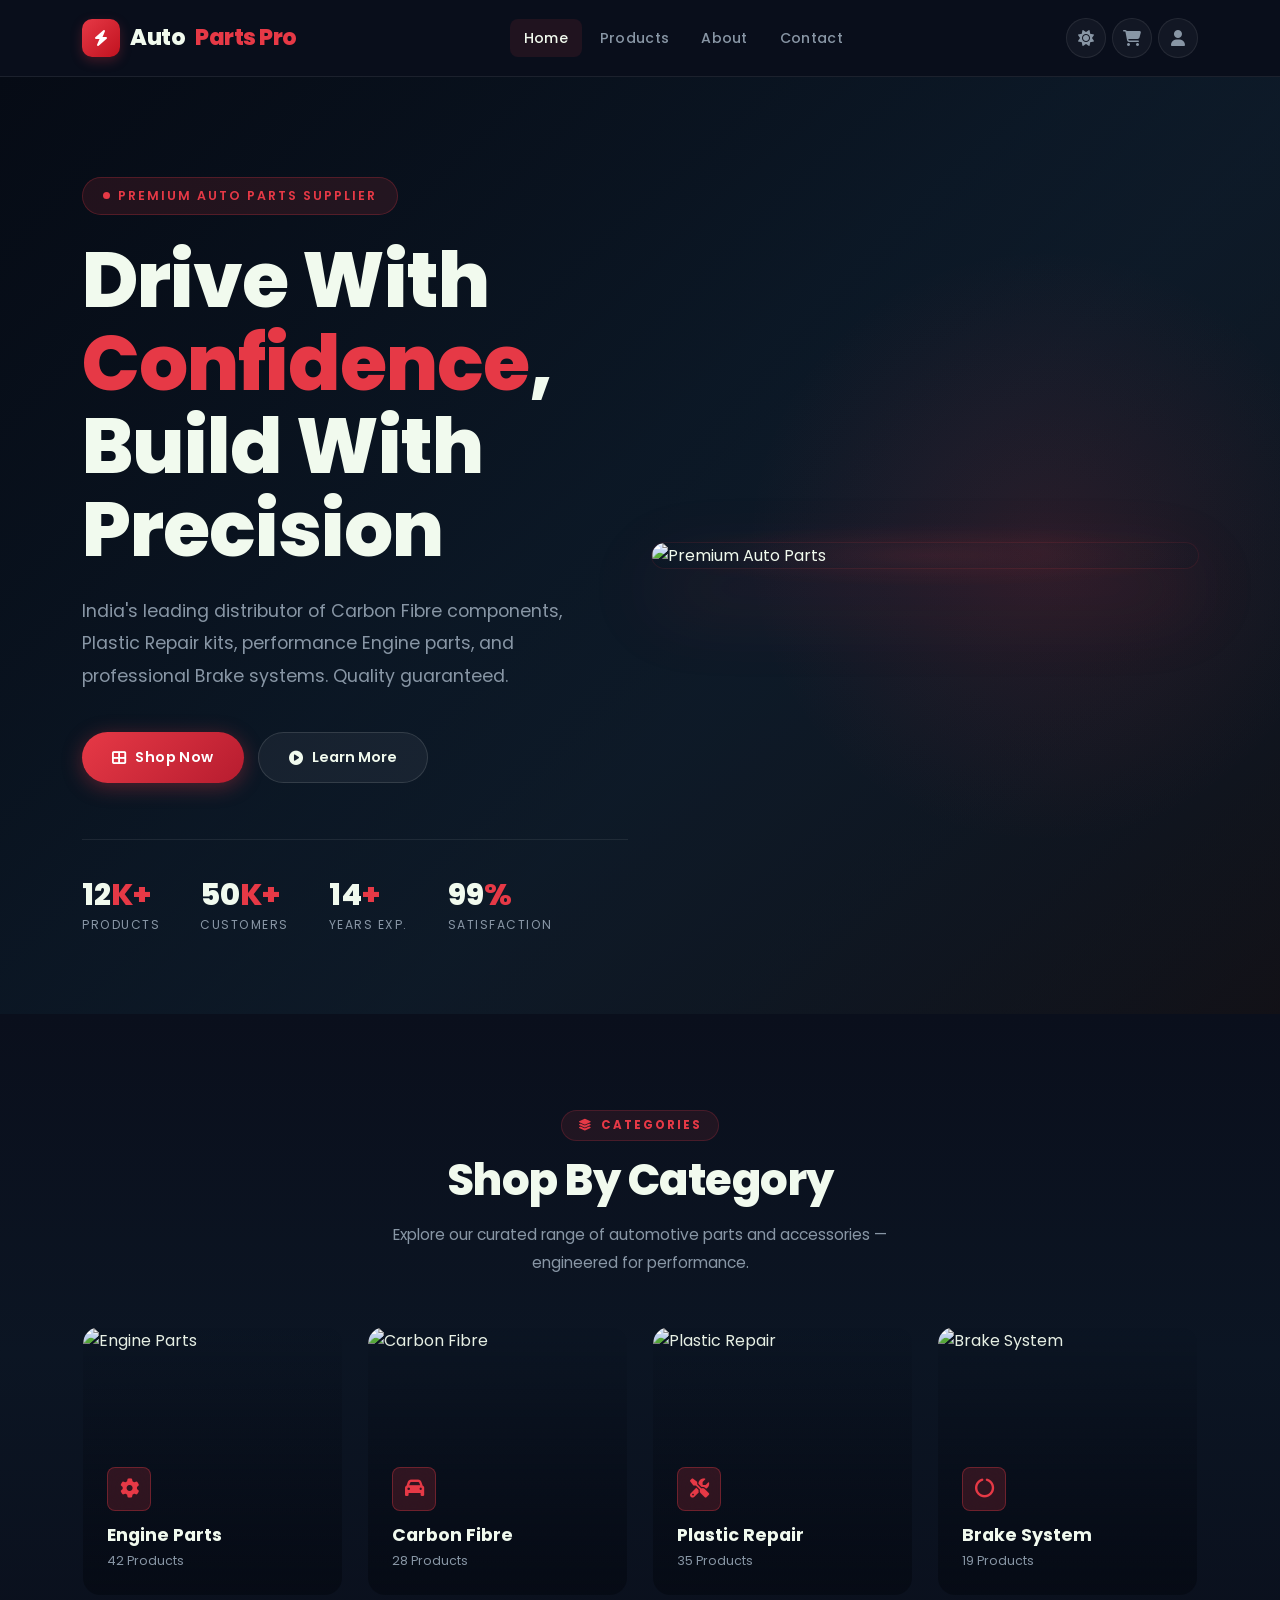
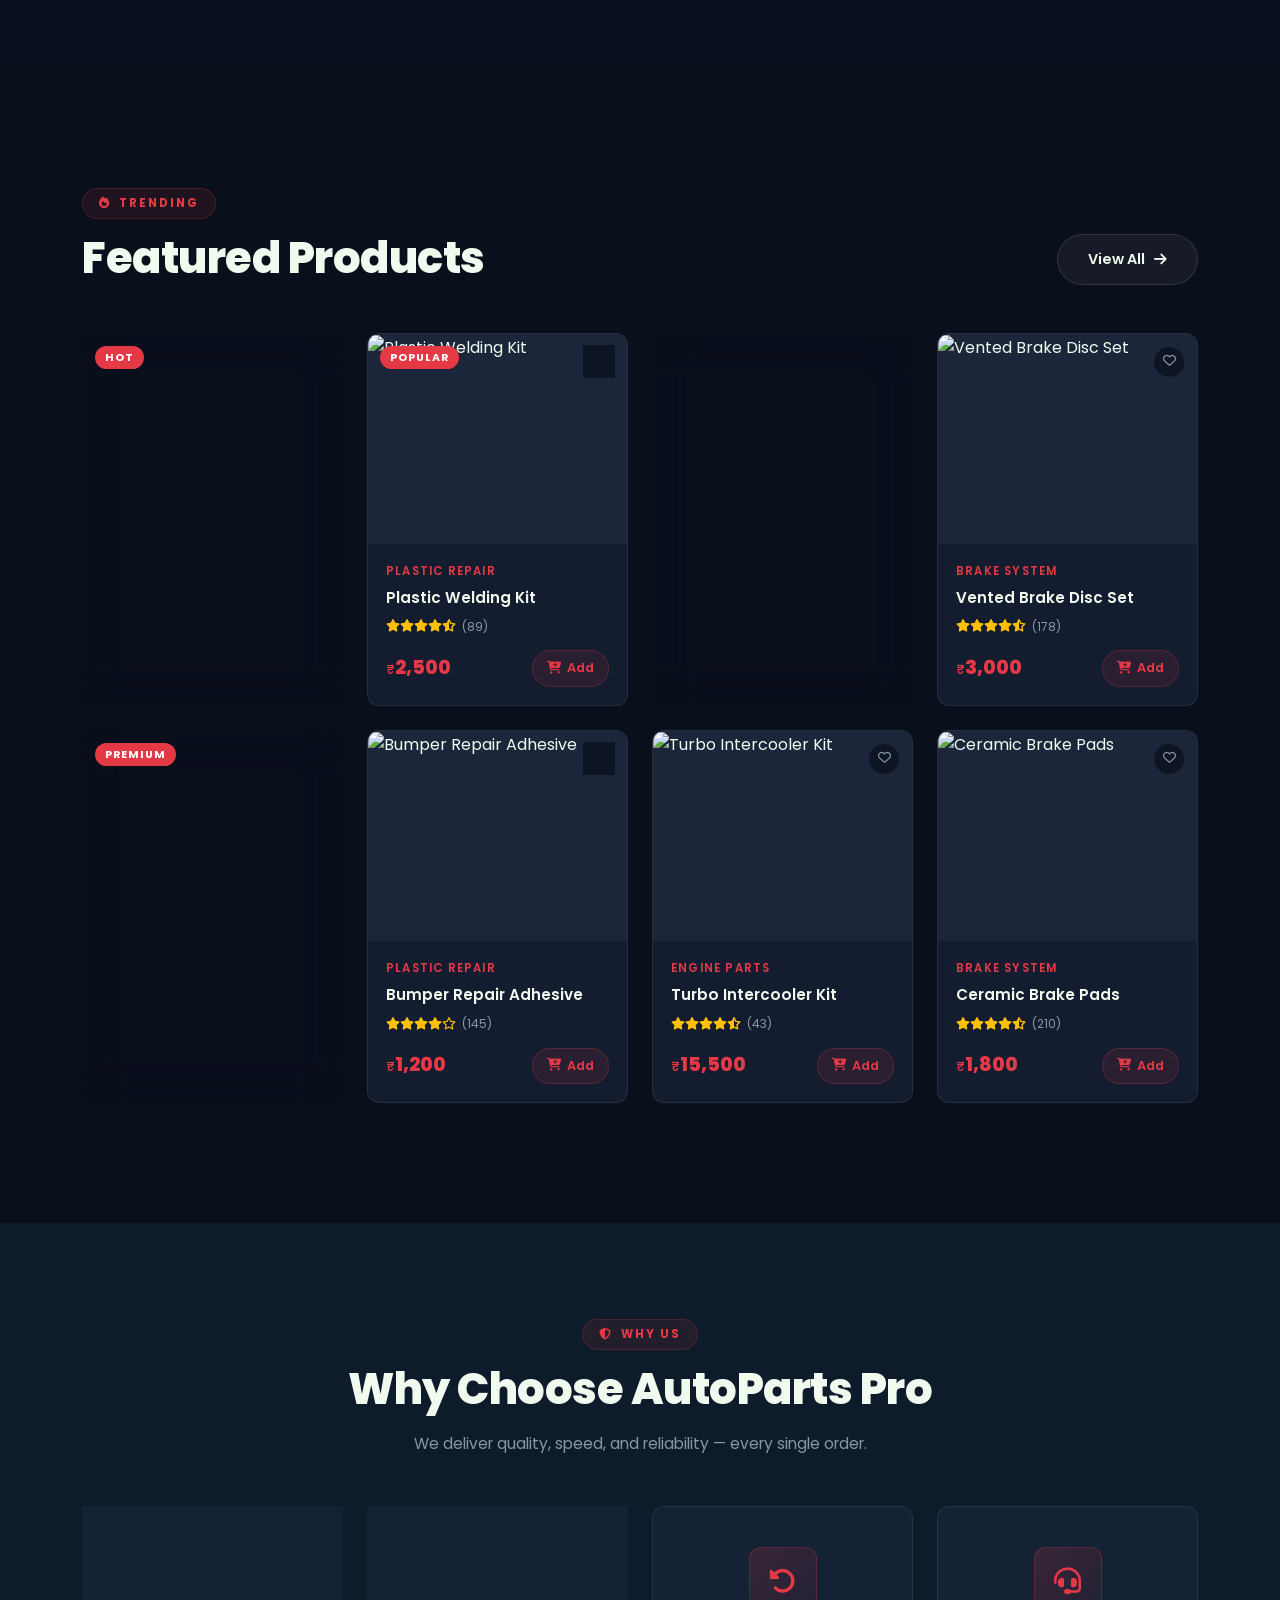
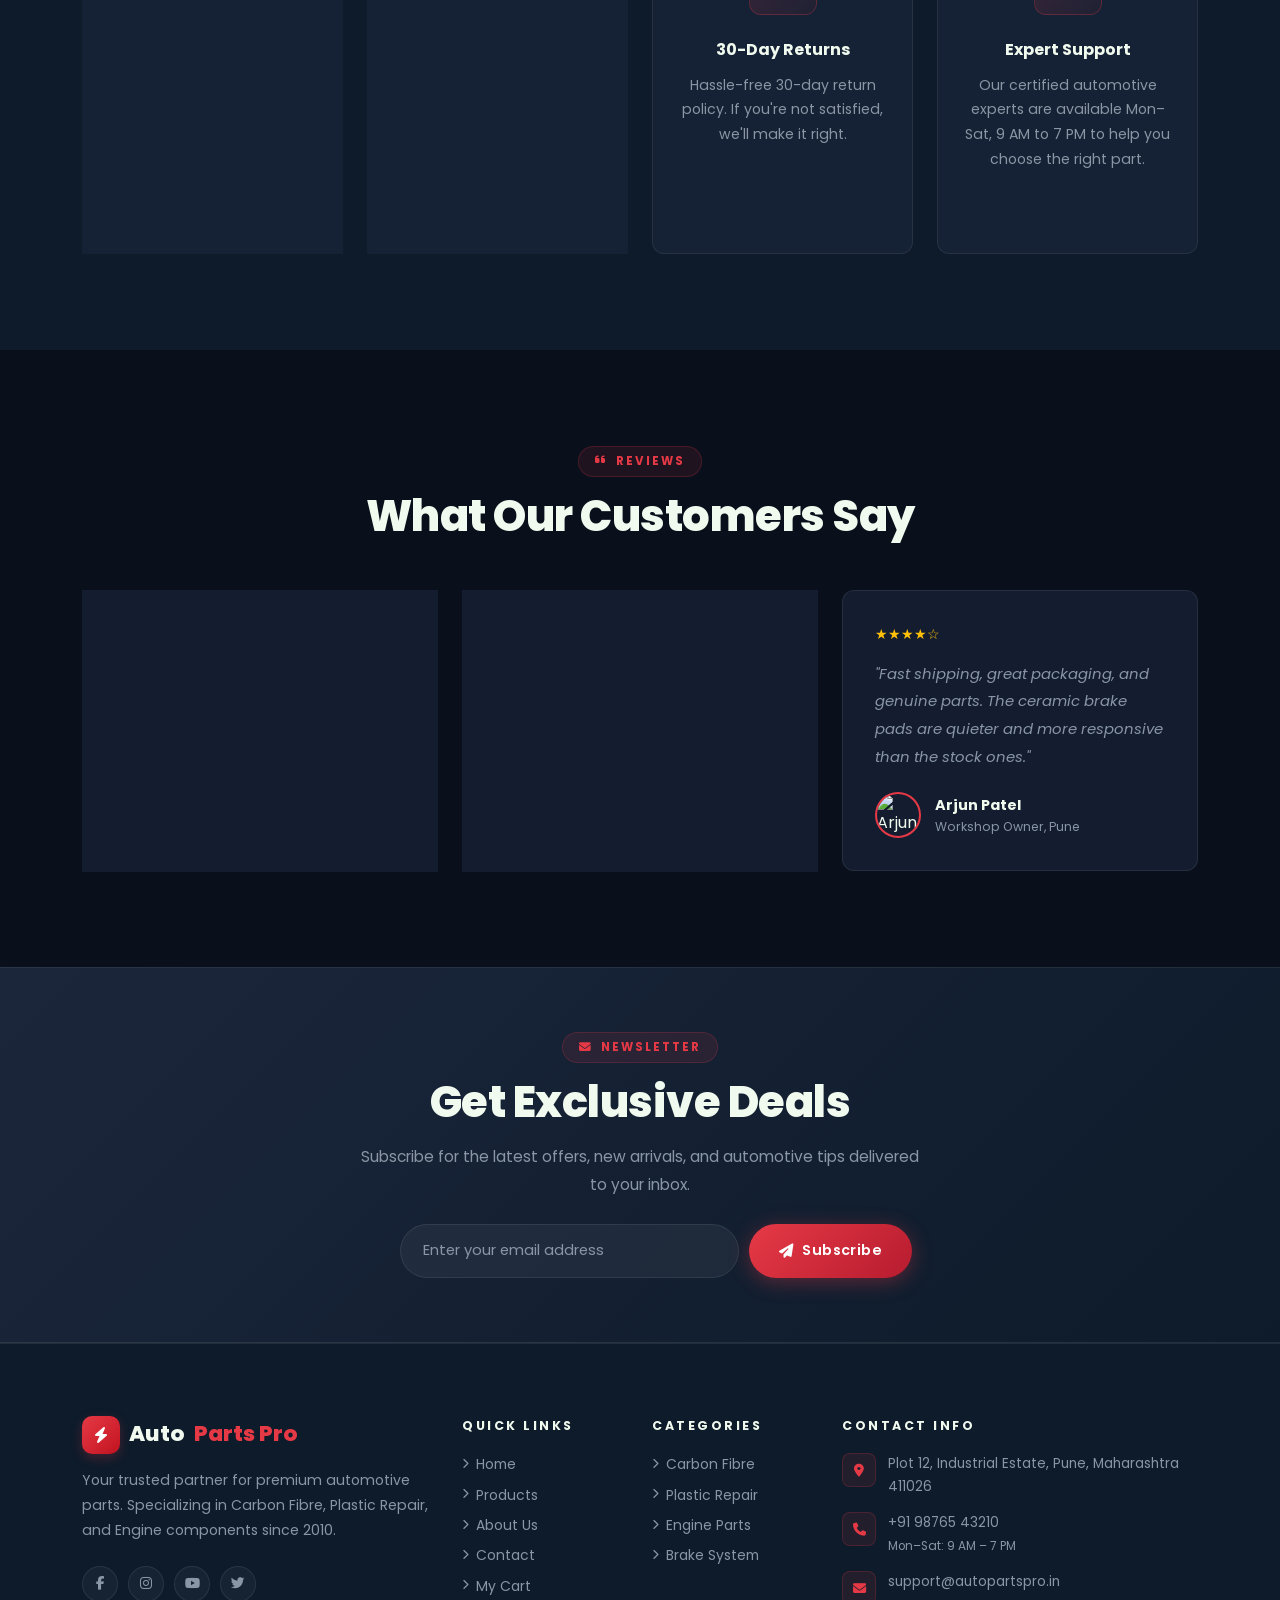
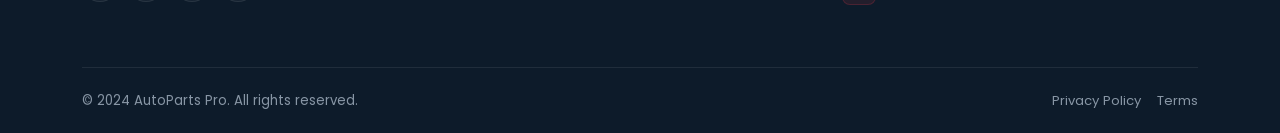
==== commit 51a93bfd: "Updated website fixes" ====
--- a/index.html
+++ b/index.html
@@ -147,7 +147,7 @@
       <div class="col-sm-6 col-lg-3" data-aos="fade-up" data-aos-delay="200">
         <a href="products.html?cat=Plastic+Repair" class="text-decoration-none d-block">
           <div class="category-card">
-            <img src="https://images.unsplash.com/photo-1504222490345-c075b7e72b6e?w=600&h=400&fit=crop&q=80" alt="Plastic Repair" loading="lazy"/>
+            <img src="https://images.unsplash.com/photo-1504148455328-c376907d081c?w=600&h=400&fit=crop&q=80" alt="Plastic Repair" loading="lazy"/>
             <div class="category-info">
               <div class="cat-icon"><i class="fas fa-tools"></i></div>
               <div class="cat-name">Plastic Repair</div>
@@ -255,7 +255,7 @@
           <div class="testimonial-stars">★★★★★</div>
           <p class="testimonial-text">"The plastic welding kit saved me ₹15,000 on a bumper repair. Easy to use and the results are professional. Highly recommend!"</p>
           <div class="testimonial-author">
-            <img class="author-avatar" src="https://images.unsplash.com/photo-1494790108755-2616b612b786?w=100&h=100&fit=crop&q=80" alt="Priya M."/>
+            <img class="author-avatar" src="https://images.unsplash.com/photo-1494790108377-be9c29b29330?w=100&h=100&fit=crop&q=80" alt="Priya M."/>
             <div>
               <div class="author-name">Priya Mehta</div>
               <div class="author-role">DIY Auto Enthusiast, Bangalore</div>
--- a/assets/css/style.css
+++ b/assets/css/style.css
@@ -1039,6 +1039,20 @@
   .cart-list-header { display: none; }
   .cart-item { gap: 8px; }
   .section-pad { padding: 70px 0; }
+  
+  /* Mobile Navigation Adjustments */
+  .navbar-collapse {
+    margin-top: 10px;
+    padding-bottom: 8px;
+  }
+  .navbar-nav {
+    margin-bottom: 10px;
+  }
+  .nav-icons {
+    margin-left: 0;
+    margin-top: 10px;
+    justify-content: flex-start;
+  }
 }
 
 @media (max-width: 767px) {
@@ -1052,6 +1066,23 @@
   .footer { padding-top: 52px; }
   .form-card { padding: 22px; }
   .order-summary { padding: 20px; }
+  
+  /* Mobile Cart Item Responsive Grid */
+  .cart-item {
+    display: grid;
+    grid-template-columns: 1fr auto;
+    grid-template-areas:
+      "info info"
+      "price qty"
+      "total remove";
+    gap: 12px;
+    padding: 16px;
+  }
+  .cart-product-info { grid-area: info; }
+  .cart-price { grid-area: price; align-self: center; }
+  .qty-ctrl { grid-area: qty; justify-self: end; }
+  .cart-total-price { grid-area: total; align-self: center; }
+  .btn-remove { grid-area: remove; justify-self: end; }
 }
 
 @media (max-width: 576px) {
